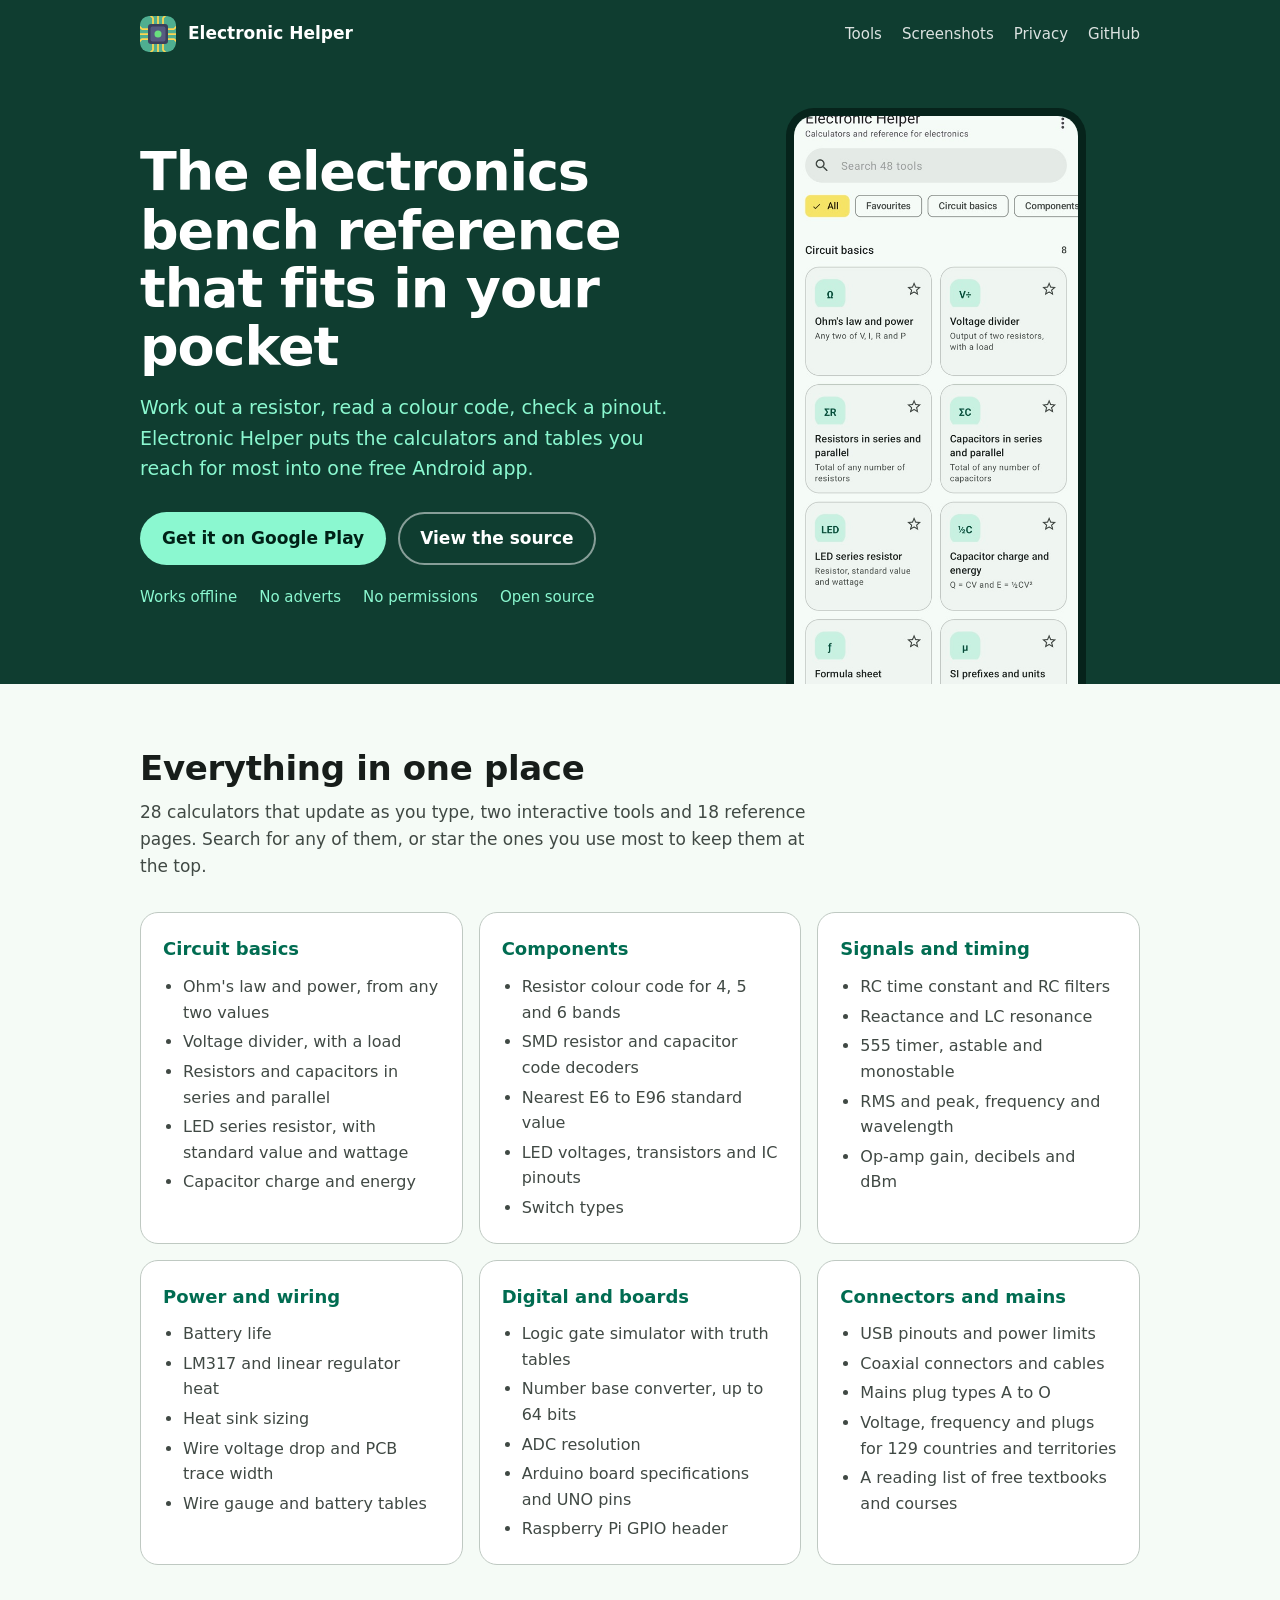
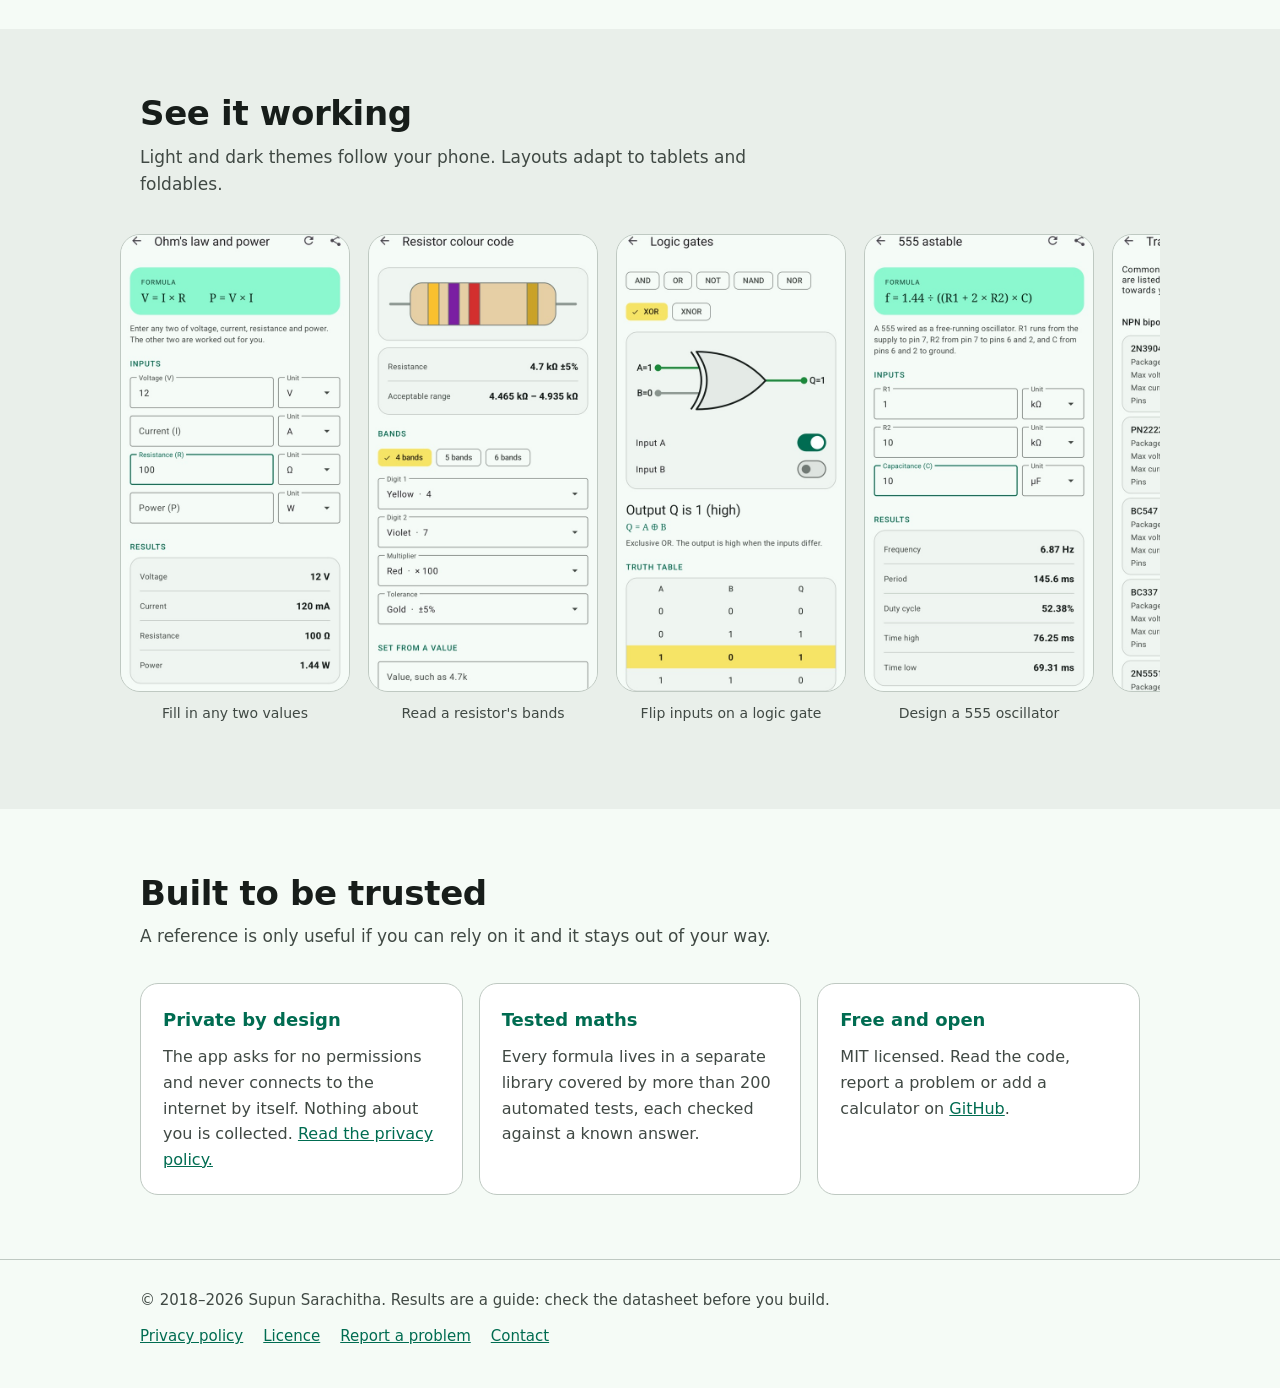
==== docs/index.html @ f9fd71e3 "Add the website, privacy policy, store listing, release guide and CI - docs/: a GitHub Pages site wi" ====
<!doctype html>
<html lang="en">
<head>
  <meta charset="utf-8">
  <meta name="viewport" content="width=device-width, initial-scale=1">
  <title>Electronic Helper: calculators and reference tables for electronics</title>
  <meta name="description" content="A free Android app with 28 electronics calculators, a resistor colour code reader, a logic gate simulator and 18 reference pages. Works offline, with no adverts and no tracking.">
  <meta name="theme-color" content="#0f3d30">
  <meta property="og:title" content="Electronic Helper">
  <meta property="og:description" content="Calculators and reference tables for electronics. Offline, no adverts.">
  <meta property="og:type" content="website">
  <meta property="og:url" content="https://supunsarachitha.github.io/Electronic_Helper/">
  <meta property="og:image" content="https://supunsarachitha.github.io/Electronic_Helper/assets/social.jpg">
  <link rel="icon" href="assets/logo.svg" type="image/svg+xml">
  <link rel="apple-touch-icon" href="assets/logo.png">
  <link rel="stylesheet" href="style.css">
</head>
<body>

<header class="site-header">
  <div class="wrap">
    <nav class="nav" aria-label="Main">
      <a class="brand" href="./">
        <img src="assets/logo.svg" alt="" width="36" height="36">
        Electronic Helper
      </a>
      <div class="nav-links">
        <a class="optional" href="#tools">Tools</a>
        <a class="optional" href="#screenshots">Screenshots</a>
        <a href="privacy.html">Privacy</a>
        <a href="https://github.com/supunsarachitha/Electronic_Helper">GitHub</a>
      </div>
    </nav>

    <div class="hero">
      <div>
        <h1>The electronics bench reference that fits in your pocket</h1>
        <p>Work out a resistor, read a colour code, check a pinout. Electronic Helper puts the calculators and tables you reach for most into one free Android app.</p>
        <div class="actions">
          <a class="button" href="https://play.google.com/store/apps/details?id=lk.stechbuzz.electronic">Get it on Google Play</a>
          <a class="button secondary" href="https://github.com/supunsarachitha/Electronic_Helper">View the source</a>
        </div>
        <ul class="facts">
          <li>Works offline</li>
          <li>No adverts</li>
          <li>No permissions</li>
          <li>Open source</li>
        </ul>
      </div>
      <img class="hero-shot" src="assets/screenshots/1-home.jpg" width="540" height="1080"
           alt="The Electronic Helper home screen, listing calculators such as Ohm's law, voltage divider and LED series resistor.">
    </div>
  </div>
</header>

<main>

<section id="tools">
  <div class="wrap">
    <h2>Everything in one place</h2>
    <p class="lead">28 calculators that update as you type, two interactive tools and 18 reference pages. Search for any of them, or star the ones you use most to keep them at the top.</p>

    <div class="grid">
      <div class="card">
        <h3>Circuit basics</h3>
        <ul>
          <li>Ohm's law and power, from any two values</li>
          <li>Voltage divider, with a load</li>
          <li>Resistors and capacitors in series and parallel</li>
          <li>LED series resistor, with standard value and wattage</li>
          <li>Capacitor charge and energy</li>
        </ul>
      </div>
      <div class="card">
        <h3>Components</h3>
        <ul>
          <li>Resistor colour code for 4, 5 and 6 bands</li>
          <li>SMD resistor and capacitor code decoders</li>
          <li>Nearest E6 to E96 standard value</li>
          <li>LED voltages, transistors and IC pinouts</li>
          <li>Switch types</li>
        </ul>
      </div>
      <div class="card">
        <h3>Signals and timing</h3>
        <ul>
          <li>RC time constant and RC filters</li>
          <li>Reactance and LC resonance</li>
          <li>555 timer, astable and monostable</li>
          <li>RMS and peak, frequency and wavelength</li>
          <li>Op-amp gain, decibels and dBm</li>
        </ul>
      </div>
      <div class="card">
        <h3>Power and wiring</h3>
        <ul>
          <li>Battery life</li>
          <li>LM317 and linear regulator heat</li>
          <li>Heat sink sizing</li>
          <li>Wire voltage drop and PCB trace width</li>
          <li>Wire gauge and battery tables</li>
        </ul>
      </div>
      <div class="card">
        <h3>Digital and boards</h3>
        <ul>
          <li>Logic gate simulator with truth tables</li>
          <li>Number base converter, up to 64 bits</li>
          <li>ADC resolution</li>
          <li>Arduino board specifications and UNO pins</li>
          <li>Raspberry Pi GPIO header</li>
        </ul>
      </div>
      <div class="card">
        <h3>Connectors and mains</h3>
        <ul>
          <li>USB pinouts and power limits</li>
          <li>Coaxial connectors and cables</li>
          <li>Mains plug types A to O</li>
          <li>Voltage, frequency and plugs for 129 countries and territories</li>
          <li>A reading list of free textbooks and courses</li>
        </ul>
      </div>
    </div>
  </div>
</section>

<section id="screenshots" class="sunken">
  <div class="wrap">
    <h2>See it working</h2>
    <p class="lead">Light and dark themes follow your phone. Layouts adapt to tablets and foldables.</p>

    <div class="shots" tabindex="0" role="group" aria-label="Screenshots. Scroll sideways for more.">
      <figure>
        <img src="assets/screenshots/2-ohms-law.jpg" width="540" height="1080" loading="lazy"
             alt="Ohm's law calculator. 12 volts and 100 ohms give 120 milliamps and 1.44 watts.">
        <figcaption>Fill in any two values</figcaption>
      </figure>
      <figure>
        <img src="assets/screenshots/3-resistor.jpg" width="540" height="1080" loading="lazy"
             alt="Resistor colour code reader showing yellow, violet, red and gold bands: 4.7 kilohms, plus or minus 5 percent.">
        <figcaption>Read a resistor's bands</figcaption>
      </figure>
      <figure>
        <img src="assets/screenshots/4-logic-gates.jpg" width="540" height="1080" loading="lazy"
             alt="Logic gate simulator showing an XOR gate with input A high, output high, and its truth table.">
        <figcaption>Flip inputs on a logic gate</figcaption>
      </figure>
      <figure>
        <img src="assets/screenshots/5-555-timer.jpg" width="540" height="1080" loading="lazy"
             alt="555 astable calculator giving a frequency of 6.87 hertz and a duty cycle of 52.38 percent.">
        <figcaption>Design a 555 oscillator</figcaption>
      </figure>
      <figure>
        <img src="assets/screenshots/6-transistors.jpg" width="540" height="1080" loading="lazy"
             alt="Transistor reference listing the package, ratings and pin order of common NPN transistors.">
        <figcaption>Look up a pinout</figcaption>
      </figure>
      <figure>
        <img src="assets/screenshots/7-mains.jpg" width="540" height="1080" loading="lazy"
             alt="Searchable table of mains voltage, frequency and plug types by country.">
        <figcaption>Check the mains anywhere</figcaption>
      </figure>
      <figure>
        <img src="assets/screenshots/8-dark.jpg" width="540" height="1080" loading="lazy"
             alt="The home screen in the dark theme.">
        <figcaption>Dark theme</figcaption>
      </figure>
    </div>
  </div>
</section>

<section id="principles">
  <div class="wrap">
    <h2>Built to be trusted</h2>
    <p class="lead">A reference is only useful if you can rely on it and it stays out of your way.</p>

    <div class="grid">
      <div class="card">
        <h3>Private by design</h3>
        <p>The app asks for no permissions and never connects to the internet by itself. Nothing about you is collected. <a href="privacy.html">Read the privacy policy.</a></p>
      </div>
      <div class="card">
        <h3>Tested maths</h3>
        <p>Every formula lives in a separate library covered by more than 200 automated tests, each checked against a known answer.</p>
      </div>
      <div class="card">
        <h3>Free and open</h3>
        <p>MIT licensed. Read the code, report a problem or add a calculator on <a href="https://github.com/supunsarachitha/Electronic_Helper">GitHub</a>.</p>
      </div>
    </div>
  </div>
</section>

</main>

<footer class="site-footer">
  <div class="wrap">
    <span>© 2018–2026 Supun Sarachitha. Results are a guide: check the datasheet before you build.</span>
    <nav aria-label="Footer">
      <a href="privacy.html">Privacy policy</a>
      <a href="https://github.com/supunsarachitha/Electronic_Helper/blob/master/LICENSE">Licence</a>
      <a href="https://github.com/supunsarachitha/Electronic_Helper/issues">Report a problem</a>
      <a href="mailto:stechbuzz@gmail.com">Contact</a>
    </nav>
  </div>
</footer>

</body>
</html>
---- docs/style.css ----
:root {
  --surface: #f5fbf6;
  --surface-raised: #ffffff;
  --surface-sunken: #e9efea;
  --text: #171d1a;
  --text-muted: #404944;
  --primary: #006c51;
  --on-primary: #ffffff;
  --primary-container: #8bf8d0;
  --on-primary-container: #002117;
  --outline: #bfc9c2;
  --hero: #0f3d30;
  --on-hero: #ffffff;
  --on-hero-muted: #8bf8d0;
}

@media (prefers-color-scheme: dark) {
  :root {
    --surface: #0f1512;
    --surface-raised: #1b211e;
    --surface-sunken: #171d1a;
    --text: #dee4df;
    --text-muted: #bfc9c2;
    --primary: #6edbb5;
    --on-primary: #003829;
    --primary-container: #00513c;
    --on-primary-container: #8bf8d0;
    --outline: #404944;
    --hero: #0a2a21;
  }
}

* {
  box-sizing: border-box;
}

html {
  scroll-behavior: smooth;
}

body {
  margin: 0;
  background: var(--surface);
  color: var(--text);
  font: 17px/1.6 system-ui, -apple-system, "Segoe UI", Roboto, sans-serif;
  -webkit-text-size-adjust: 100%;
}

a {
  color: var(--primary);
}

a:focus-visible,
.button:focus-visible {
  outline: 3px solid var(--primary);
  outline-offset: 3px;
}

.wrap {
  max-width: 1040px;
  margin: 0 auto;
  padding: 0 20px;
}

/* Header */

.site-header {
  background: var(--hero);
  color: var(--on-hero);
}

.site-header a {
  color: var(--on-hero);
}

.nav {
  display: flex;
  align-items: center;
  justify-content: space-between;
  gap: 16px;
  padding: 16px 0;
}

.brand {
  display: flex;
  align-items: center;
  gap: 12px;
  font-weight: 700;
  text-decoration: none;
}

.brand img {
  width: 36px;
  height: 36px;
  border-radius: 9px;
}

.nav-links {
  display: flex;
  gap: 20px;
  font-size: 15px;
}

.nav-links a {
  text-decoration: none;
  opacity: 0.85;
}

.nav-links a:hover {
  opacity: 1;
  text-decoration: underline;
}

.hero {
  display: grid;
  grid-template-columns: 1.15fr 0.85fr;
  align-items: center;
  gap: 40px;
  padding: 40px 0 0;
}

.hero h1 {
  margin: 0 0 16px;
  font-size: clamp(34px, 5.4vw, 54px);
  line-height: 1.08;
  letter-spacing: -0.02em;
}

.hero p {
  margin: 0 0 28px;
  max-width: 34em;
  color: var(--on-hero-muted);
  font-size: 19px;
}

.actions {
  display: flex;
  flex-wrap: wrap;
  gap: 12px;
  margin-bottom: 20px;
}

.button {
  display: inline-block;
  padding: 13px 22px;
  border-radius: 999px;
  background: #8bf8d0;
  color: #002117 !important;
  font-weight: 600;
  text-decoration: none;
}

.button.secondary {
  background: transparent;
  color: var(--on-hero) !important;
  box-shadow: inset 0 0 0 2px rgba(255, 255, 255, 0.5);
}

.hero .facts {
  margin: 0 0 40px;
  padding: 0;
  display: flex;
  flex-wrap: wrap;
  gap: 8px 22px;
  list-style: none;
  color: var(--on-hero-muted);
  font-size: 15px;
}

.hero-shot {
  align-self: end;
  justify-self: center;
  width: min(100%, 300px);
  height: auto;
  border-radius: 28px 28px 0 0;
  border: 8px solid #06231b;
  border-bottom: 0;
  display: block;
}

/* Sections */

section {
  padding: 64px 0;
}

section.sunken {
  background: var(--surface-sunken);
}

h2 {
  margin: 0 0 10px;
  font-size: clamp(26px, 3.6vw, 34px);
  line-height: 1.2;
  letter-spacing: -0.01em;
}

.lead {
  margin: 0 0 32px;
  max-width: 40em;
  color: var(--text-muted);
}

.grid {
  display: grid;
  grid-template-columns: repeat(auto-fit, minmax(280px, 1fr));
  gap: 16px;
}

.card {
  padding: 22px;
  border: 1px solid var(--outline);
  border-radius: 18px;
  background: var(--surface-raised);
}

.card h3 {
  margin: 0 0 10px;
  font-size: 18px;
  color: var(--primary);
}

.card ul {
  margin: 0;
  padding-left: 20px;
  color: var(--text-muted);
  font-size: 16px;
}

.card li + li {
  margin-top: 4px;
}

.card p {
  margin: 0;
  color: var(--text-muted);
  font-size: 16px;
}

/* Screenshot strip */

.shots {
  display: flex;
  gap: 18px;
  margin: 0 -20px;
  padding: 4px 20px 20px;
  overflow-x: auto;
  scroll-snap-type: x proximity;
}

.shots figure {
  flex: 0 0 auto;
  width: 230px;
  margin: 0;
  scroll-snap-align: start;
}

.shots img {
  display: block;
  width: 100%;
  height: auto;
  border: 1px solid var(--outline);
  border-radius: 20px;
}

.shots figcaption {
  margin-top: 10px;
  color: var(--text-muted);
  font-size: 14px;
  text-align: center;
}

/* Long-form pages */

.prose {
  max-width: 44em;
  padding: 48px 0 72px;
}

.prose h1 {
  margin: 0 0 8px;
  font-size: clamp(30px, 4.4vw, 42px);
  line-height: 1.15;
  letter-spacing: -0.02em;
}

.prose h2 {
  margin: 40px 0 8px;
  font-size: 22px;
}

.prose .updated {
  margin: 0 0 28px;
  color: var(--text-muted);
}

.prose .summary {
  margin: 0 0 8px;
  padding: 18px 22px;
  border-radius: 16px;
  background: var(--primary-container);
  color: var(--on-primary-container);
  font-size: 18px;
}

.prose li + li {
  margin-top: 6px;
}

/* Footer */

.site-footer {
  padding: 28px 0 40px;
  border-top: 1px solid var(--outline);
  color: var(--text-muted);
  font-size: 15px;
}

.site-footer .wrap {
  display: flex;
  flex-wrap: wrap;
  justify-content: space-between;
  gap: 12px 24px;
}

.site-footer nav {
  display: flex;
  flex-wrap: wrap;
  gap: 8px 20px;
}

@media (max-width: 760px) {
  .hero {
    grid-template-columns: 1fr;
    gap: 8px;
    padding-top: 24px;
  }

  .hero-shot {
    width: min(78%, 280px);
  }

  .nav-links a.optional {
    display: none;
  }

  section {
    padding: 48px 0;
  }
}

@media (prefers-reduced-motion: reduce) {
  html {
    scroll-behavior: auto;
  }
}
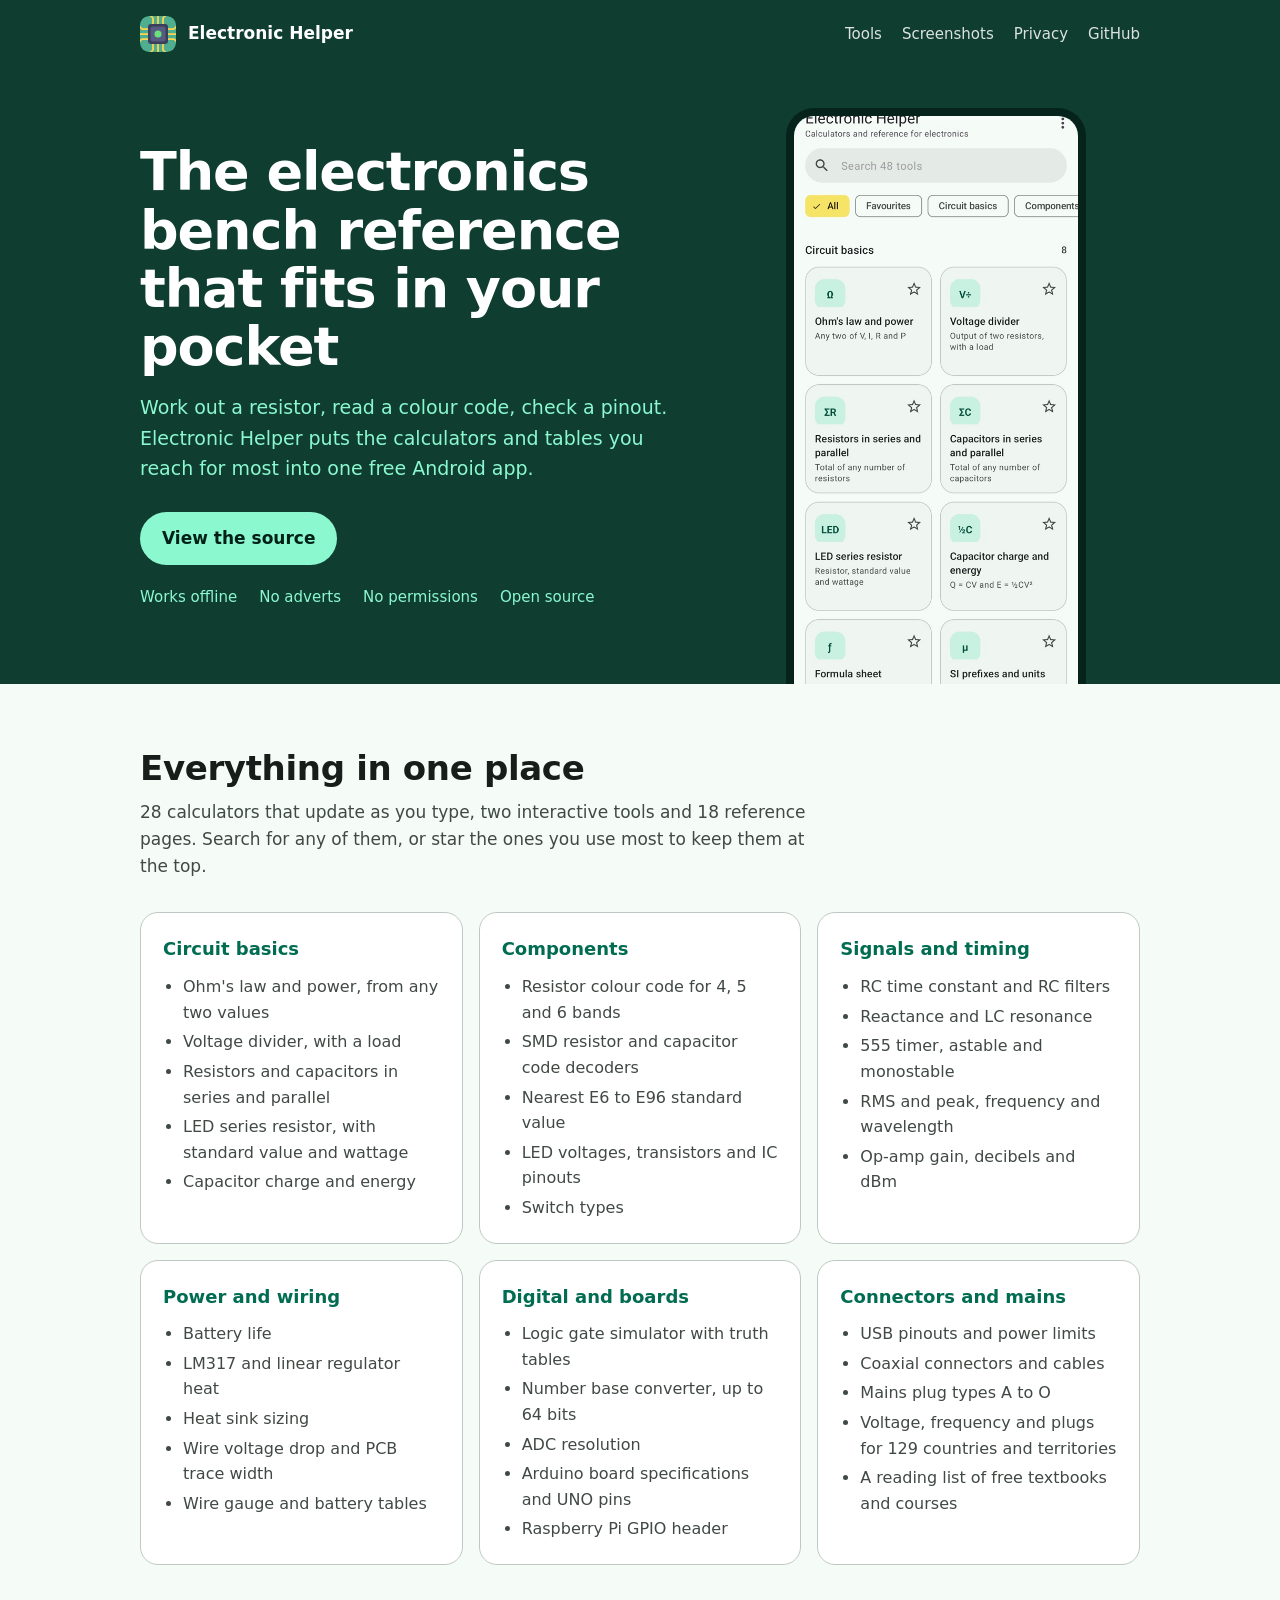
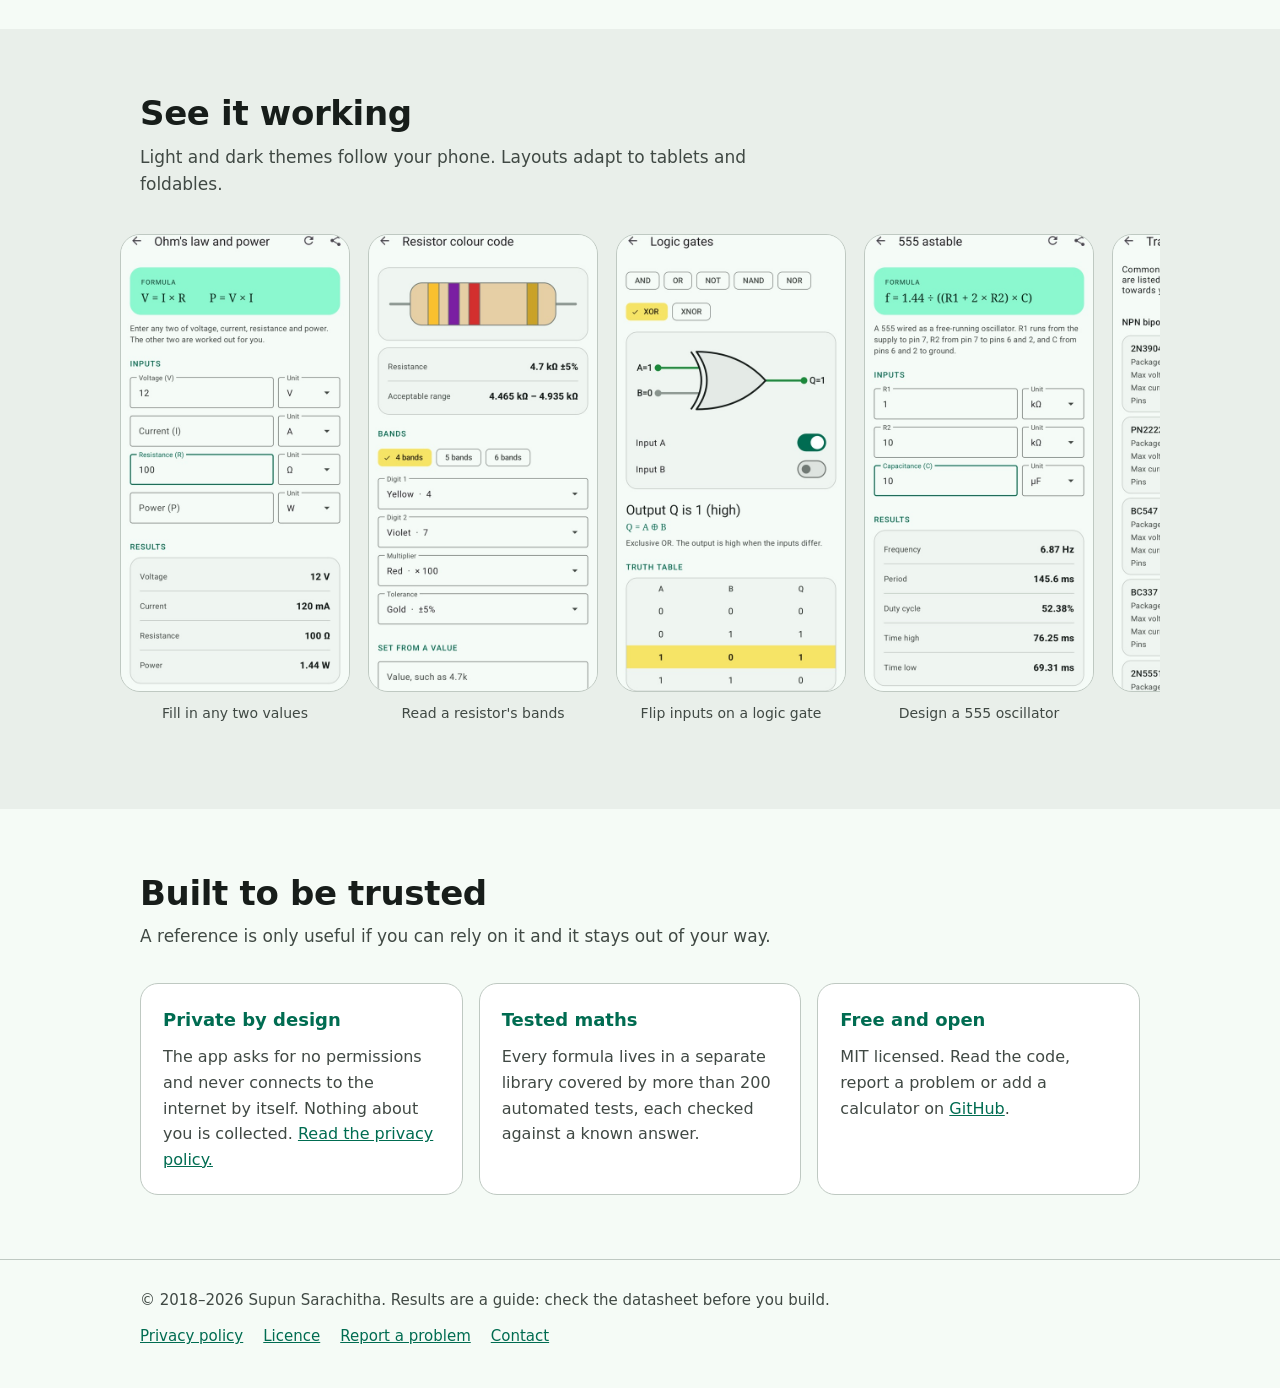
==== commit 75b77f82: "Remove dead Google Play links and note listing status (#2)" ====
--- a/docs/index.html
+++ b/docs/index.html
@@ -37,8 +37,7 @@
         <h1>The electronics bench reference that fits in your pocket</h1>
         <p>Work out a resistor, read a colour code, check a pinout. Electronic Helper puts the calculators and tables you reach for most into one free Android app.</p>
         <div class="actions">
-          <a class="button" href="https://play.google.com/store/apps/details?id=lk.stechbuzz.electronic">Get it on Google Play</a>
-          <a class="button secondary" href="https://github.com/supunsarachitha/Electronic_Helper">View the source</a>
+          <a class="button" href="https://github.com/supunsarachitha/Electronic_Helper">View the source</a>
         </div>
         <ul class="facts">
           <li>Works offline</li>
